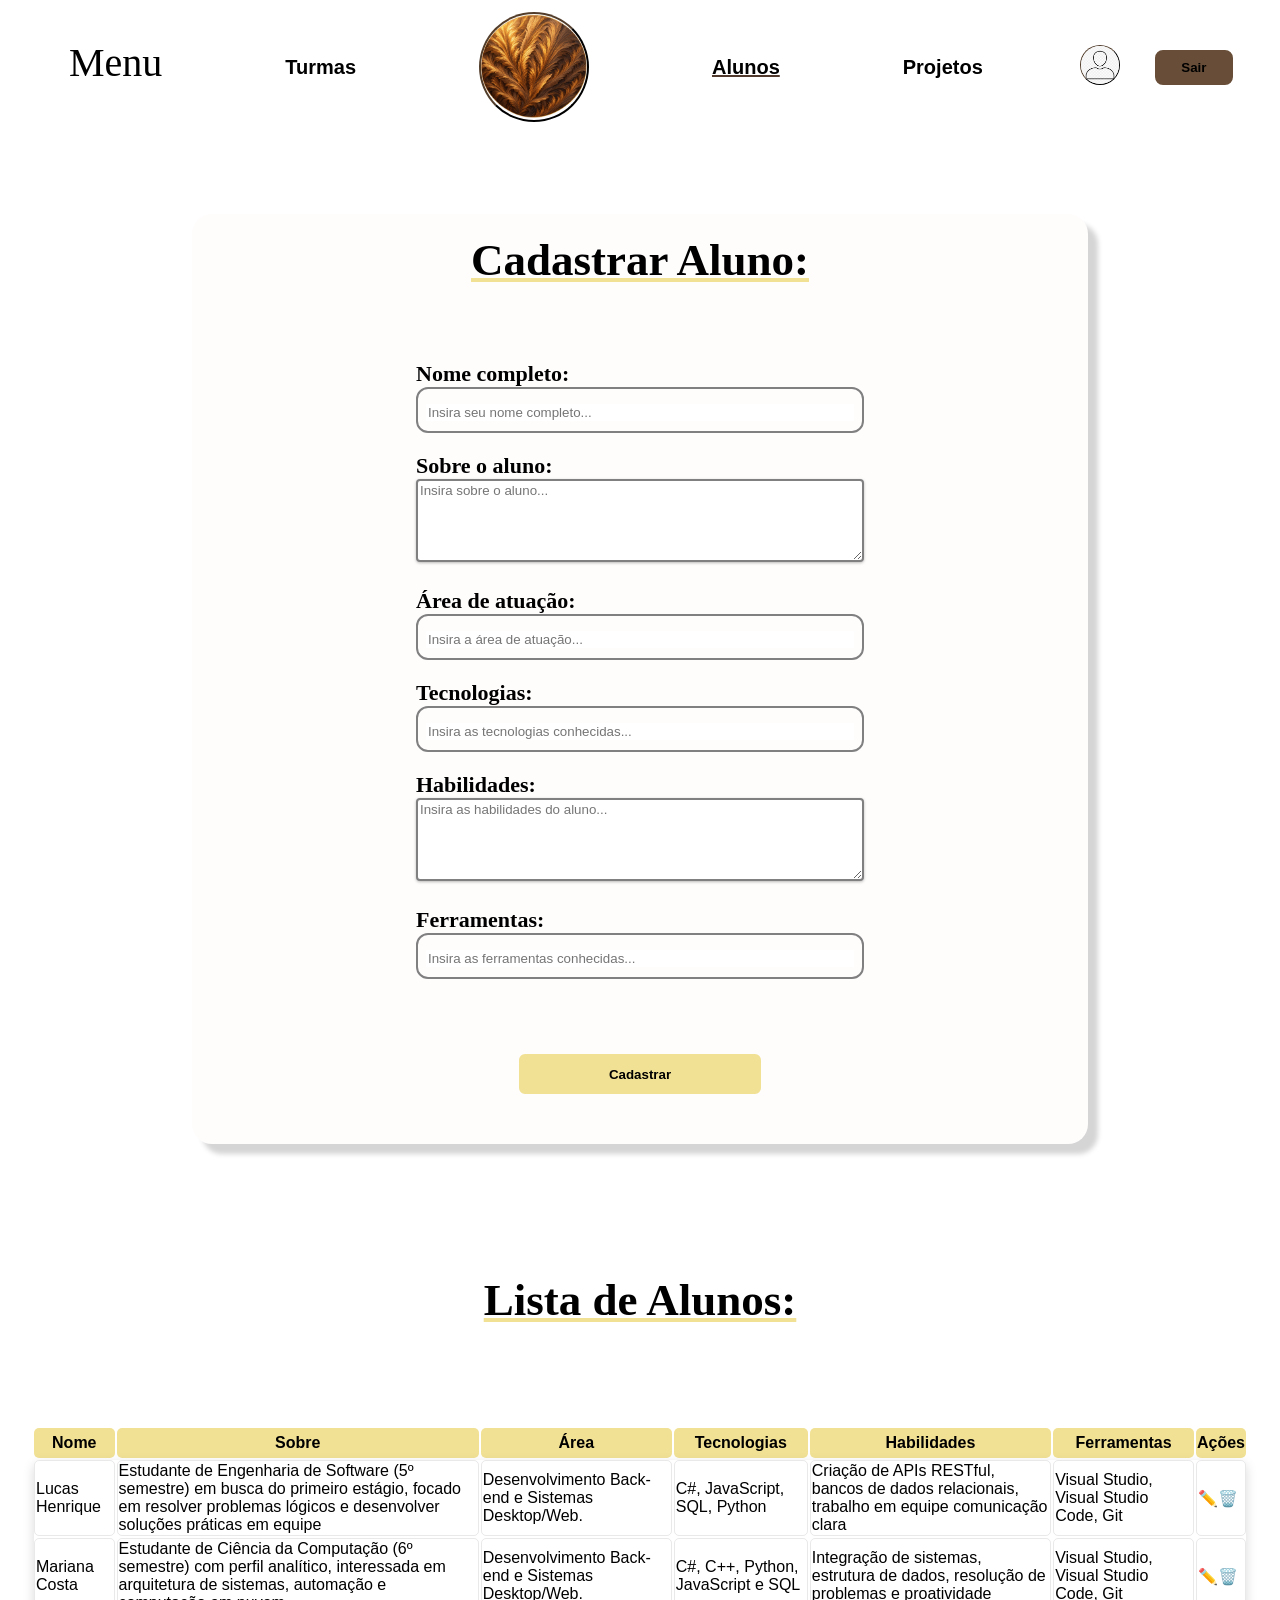
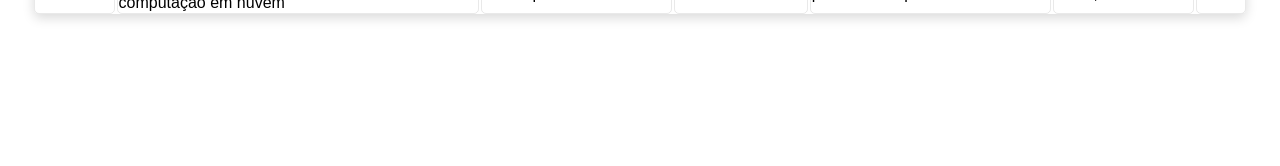
==== alunos.html @ 058b280a "finalização" ====
<!DOCTYPE html>
<html lang="pt-br">
<head>
    <meta charset="UTF-8">
    <meta name="viewport" content="width=device-width, initial-scale=1.0">
    <title>Alunos</title>
    <link rel="stylesheet" href="alunos.css">
</head>
<body>
    <header>
        <nav>
            <ul>
                <p><a href="menu.html">Menu</a></p>
                <li><a href="turmas.html">Turmas</a></li>

                <img src="img/logo.png" alt="Logo">

                <li style="text-decoration: underline rgb(80, 56, 45);"><a href="alunos.html"></a>Alunos</li>
                <li><a href="projetos.html">Projetos</a></li>
            </ul>

            <div>
                <img src="img/perfil.jpeg" alt="Perfil" class="img-perfil">
            </div>

            <button class="btn-sair"><a href="index.html">Sair</a></button>
        </nav>
    </header>
    <section>



        <form action="">
            <h2>Cadastrar Aluno:</h2>
            <fieldset>
                <div class="nome">
                    <label for="name"><b>Nome completo:</b></label>
                    <div class="input-item">
                        <i class="fa-solid fa-user"></i>
                        <input type="text" id="nome" placeholder="Insira seu nome completo...">
                    </div>
                </div>

                <div class="sobre">
                    <label for="sobre"><b>Sobre o aluno:</b></label>
                    <div>
                        <i class="fa-solid fa-phone"></i>
                        <textarea id="sobre" rows="5" placeholder="Insira sobre o aluno..."></textarea>
                    </div>
                </div>

                <div class="area">
                    <label for="area"><b>Área de atuação:</b></label>
                    <div class="input-item">
                        <i class="fa-regular fa-envelope"></i>
                        <input type="text" id="area" placeholder="Insira a área de atuação...">
                    </div>
                </div>

                <div class="tecnologias">
                    <label for="tecnologias"><b>Tecnologias:</b></label>
                    <div class="input-item">
                        <i class="fa-solid fa-phone"></i>
                        <input id="tecnologias" type="text" placeholder="Insira as tecnologias conhecidas...">
                    </div>
                </div>

                <div class="habilidades">
                    <label for="habilidades"><b>Habilidades:</b></label>
                    <div>
                        <i class="fa-solid fa-phone"></i>
                        <textarea id="habilidades" rows="5" placeholder="Insira as habilidades do aluno..."></textarea>
                    </div>
                </div>

                <div class="ferramentas">
                    <label for="ferramentas"><b>Ferramentas:</b></label>
                    <div class="input-item">
                        <i class="fa-solid fa-phone"></i>
                        <input id="ferramentas" type="text" placeholder="Insira as ferramentas conhecidas...">
                    </div>
                </div>
            </fieldset>

            <button class="btn-cadastro"><a href="#"></a><b>Cadastrar</b></button>

        </form>
    </section>


    <h3>Lista de Alunos:</h3>


    <table>
        <thead>
            <th>Nome</th>
            <th>Sobre</th>
            <th>Área</th>
            <th>Tecnologias</th>
            <th>Habilidades</th>
            <th>Ferramentas</th>
            <th class="acoes">Ações</th>
        </thead>

        <tbody>
            <tr>
                <td>Lucas Henrique</td>
                <td>Estudante de Engenharia de Software (5º semestre) em busca do 
                    primeiro estágio, focado em resolver problemas lógicos e desenvolver 
                    soluções práticas em equipe</td>
                    <td>Desenvolvimento Back-end e Sistemas Desktop/Web.</td>
                <td>C#, JavaScript, SQL, Python</td>
                <td>Criação de APIs RESTful, bancos de dados relacionais, trabalho em equipe 
                    comunicação clara</td>
                    <td>Visual Studio, Visual Studio Code, Git</td>
                <td class="lapis">✏️🗑️</td>
            </tr>

            <tr>
                <td>Mariana Costa</td>
                <td>Estudante de Ciência da Computação (6º semestre) com perfil analítico, 
                    interessada em arquitetura de sistemas, automação e computação em nuvem</td>
                <td>Desenvolvimento Back-end e Sistemas Desktop/Web.</td>
                <td>C#, C++, Python, JavaScript e SQL</td>
                <td>Integração de sistemas, estrutura de dados, resolução de problemas e proatividade</td>
                <td>Visual Studio, Visual Studio Code, Git</td>
                <td class="lapis">✏️🗑️</td>
            </tr>
        </tbody>
    </table>
</body>
</html>
---- alunos.css ----
*{
    margin: 0;
    box-sizing: border-box;
}

nav{
    display: flex;
    justify-content: space-evenly;
    align-items: center;
    padding: 12px;
    margin-left: -40px;
}

img{
   width: 110px;
   height: 110px;
   border:#523d2b outset 2px;
   border-radius: 200px;
}

.img-perfil{
    width: 40px;
    height: 40px;
    border:#523d2b outset 0.1px;
    border-radius: 50%;
    cursor: pointer;
}

a{
    text-decoration: none;
    color: black;
}

ul{
    list-style: none;
    padding: 0px;
    display: flex;
    justify-content: space-around;
    align-items: center;
    width: 80%;
    font-family: Arial, Helvetica, sans-serif;
}

p{
    font-size: 40px;
    font-family: 'Times New Roman', Times, serif;
    margin-top: -10px;
}

li{
    cursor: pointer;
    font-weight: bold;
    font-size: 20px;
}

.btn-sair{
    background-color: #684e38;
    border: 2px solid #684e38;
    color: black;
    padding: 8px 24px;
    border-radius: 8px;
    cursor: pointer;
    font-weight: bold;
}

.btn-sair:hover{
    background-color: #423224;
    border: 2px solid #423224;
    color: black;
    padding: 8px 24px;
    border-radius: 8px;
    cursor: pointer;
    font-weight: bold;
}

header{
    background-color: white;
}
header:hover{
    background-color: #f1e195;
}


/* Cadastro aluno */
section{
    width: 100%;
    padding: 80px 0 0 0;
}

h2{
    font-family: 'Times New Roman', Times, serif;
    font-size: 45px;
    text-decoration: underline #f1e195;
    padding: 0 0 25px 0;
    display: flex;
    justify-content: center;
    align-items: center;
}

form{
    padding: 20px 0 50px 0;
    width: 70%;
    display: flex;
    justify-content: center;
    align-items: center;
    flex-direction: column;
    box-shadow: 10px 10px 5px rgb(213, 213, 213);
    border-radius: 20px;
    background-color: rgb(255, 252, 252);
    margin: auto;
    font-size: 22px;
}

.nome, .sobre, .area, .tecnologias, .habilidades, .ferramentas{
    padding: 0 0 20px 0;
}

fieldset{
    margin-bottom: 50px;
    display: flex;
    flex-direction: column;
    display: flex;
    border: none;
    padding: 50px 0 5px 0;
    width: 50%;
}

textarea{
    width: 100%;
    border: 2px solid gray;
    border-radius: 4px;
    font-family: sans-serif;
    box-shadow: 0px 1px 3px rgba(0, 0, 0, 0.267);
}

.btn-cadastro{
    width: 27%;
    height: 40px;
    cursor: pointer;
    border: 2px solid #f1e195;
    background-color: #f1e195;
    border-radius: 6px;
}

.btn-cadastro:hover{
    background-color: #978e5f;
    border-color: #978e5f;
}

.input-item{
    width: 100%;
    border: 2px solid gray;
    padding: 8px;
    border-radius: 12px;
}

input{
    border: none;
    outline: none;
    width: 100%;
}




table{
    width: 95%;
    padding: 50px 0 150px 0;
    margin-right: auto;
    margin-left: auto;
}

h3{
    font-family: 'Times New Roman', Times, serif;
    font-size: 45px;
    text-decoration: underline #f1e195;
    padding: 130px 0 50px 0;
    display: flex;
    justify-content: center;
    align-items: center;
}

thead{
    background-color: #f1e195;
    height: 30px;
    font-family: 'Lucida Sans', 'Lucida Sans Regular', 'Lucida Grande', 'Lucida Sans Unicode', Geneva, Verdana, sans-serif;
}

td{
    height: 30px;
    font-family: 'Segoe UI', Tahoma, Geneva, Verdana, sans-serif;
    border: #8f8f8f31 0.5px solid;
    border-radius: 5px;
}

th{
    border-radius: 5px;
}

tbody{
    box-shadow: 0px 4px 12px rgba(0, 0, 0, 0.15);
    border-radius: 5px;
}
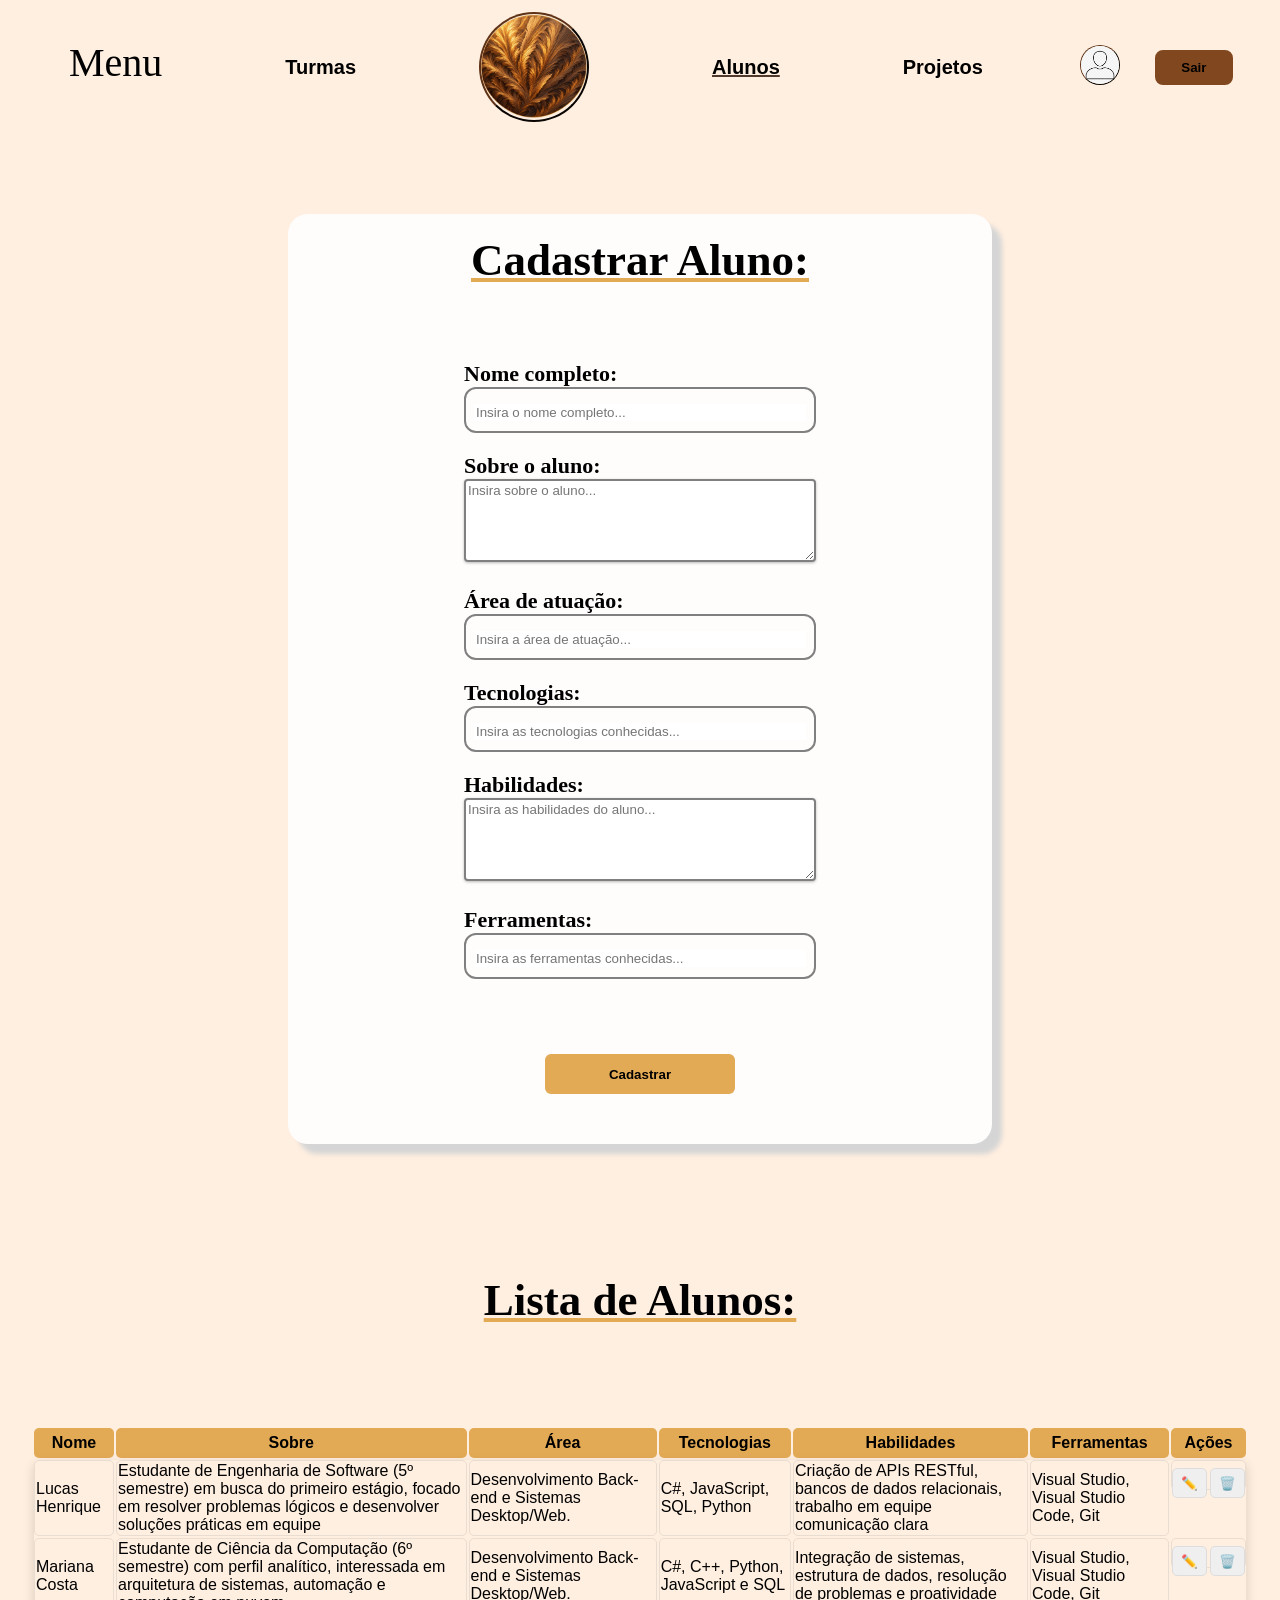
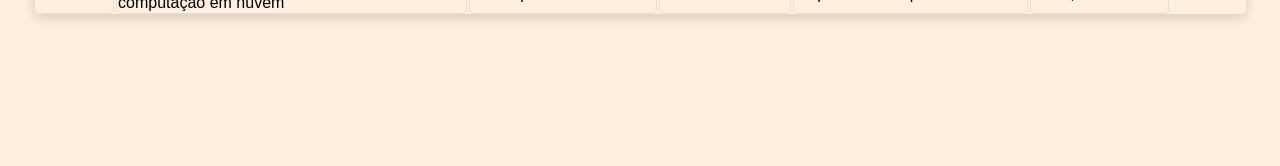
==== commit 121539f3: "continuação da finalização" ====
--- a/alunos.html
+++ b/alunos.html
@@ -37,7 +37,7 @@
                     <label for="name"><b>Nome completo:</b></label>
                     <div class="input-item">
                         <i class="fa-solid fa-user"></i>
-                        <input type="text" id="nome" placeholder="Insira seu nome completo...">
+                        <input type="text" id="nome" placeholder="Insira o nome completo...">
                     </div>
                 </div>
 
@@ -99,7 +99,7 @@
             <th>Tecnologias</th>
             <th>Habilidades</th>
             <th>Ferramentas</th>
-            <th class="acoes">Ações</th>
+            <th class="acoes2">Ações</th>
         </thead>
 
         <tbody>
@@ -113,7 +113,10 @@
                 <td>Criação de APIs RESTful, bancos de dados relacionais, trabalho em equipe 
                     comunicação clara</td>
                     <td>Visual Studio, Visual Studio Code, Git</td>
-                <td class="lapis">✏️🗑️</td>
+                <td class="acoes">
+                    <button class="editar">✏️</button>
+                    <button class="excluir">🗑️</button>
+                </td>
             </tr>
 
             <tr>
@@ -124,7 +127,10 @@
                 <td>C#, C++, Python, JavaScript e SQL</td>
                 <td>Integração de sistemas, estrutura de dados, resolução de problemas e proatividade</td>
                 <td>Visual Studio, Visual Studio Code, Git</td>
-                <td class="lapis">✏️🗑️</td>
+                <td class="acoes">
+                    <button class="editar">✏️</button>
+                    <button class="excluir">🗑️</button>
+                </td>
             </tr>
         </tbody>
     </table>
--- a/alunos.css
+++ b/alunos.css
@@ -3,6 +3,10 @@
     box-sizing: border-box;
 }
 
+body{
+    background-color: rgb(255, 239, 224);
+}
+
 nav{
     display: flex;
     justify-content: space-evenly;
@@ -14,14 +18,14 @@
 img{
    width: 110px;
    height: 110px;
-   border:#523d2b outset 2px;
+   border:#5E3216 outset 2px;
    border-radius: 200px;
 }
 
 .img-perfil{
     width: 40px;
     height: 40px;
-    border:#523d2b outset 0.1px;
+    border:#5E3216 outset 0.1px;
     border-radius: 50%;
     cursor: pointer;
 }
@@ -54,8 +58,8 @@
 }
 
 .btn-sair{
-    background-color: #684e38;
-    border: 2px solid #684e38;
+    background-color: #814820;
+    border: 2px solid #814820;
     color: black;
     padding: 8px 24px;
     border-radius: 8px;
@@ -64,8 +68,8 @@
 }
 
 .btn-sair:hover{
-    background-color: #423224;
-    border: 2px solid #423224;
+    background-color: #5E3216;
+    border: 2px solid #5E3216;
     color: black;
     padding: 8px 24px;
     border-radius: 8px;
@@ -74,10 +78,10 @@
 }
 
 header{
-    background-color: white;
+    background-color: rgb(255, 239, 224);
 }
 header:hover{
-    background-color: #f1e195;
+    background-color: #E3AA56;
 }
 
 
@@ -90,7 +94,7 @@
 h2{
     font-family: 'Times New Roman', Times, serif;
     font-size: 45px;
-    text-decoration: underline #f1e195;
+    text-decoration: underline #E3AA56;
     padding: 0 0 25px 0;
     display: flex;
     justify-content: center;
@@ -99,7 +103,7 @@
 
 form{
     padding: 20px 0 50px 0;
-    width: 70%;
+    width: 55%;
     display: flex;
     justify-content: center;
     align-items: center;
@@ -137,14 +141,14 @@
     width: 27%;
     height: 40px;
     cursor: pointer;
-    border: 2px solid #f1e195;
-    background-color: #f1e195;
+    border: 2px solid #E3AA56;
+    background-color: #E3AA56;
     border-radius: 6px;
 }
 
 .btn-cadastro:hover{
-    background-color: #978e5f;
-    border-color: #978e5f;
+    background-color: #ac8141;
+    border-color: #ac8141;
 }
 
 .input-item{
@@ -173,7 +177,7 @@
 h3{
     font-family: 'Times New Roman', Times, serif;
     font-size: 45px;
-    text-decoration: underline #f1e195;
+    text-decoration: underline #E3AA56;
     padding: 130px 0 50px 0;
     display: flex;
     justify-content: center;
@@ -181,7 +185,7 @@
 }
 
 thead{
-    background-color: #f1e195;
+    background-color: #E3AA56;
     height: 30px;
     font-family: 'Lucida Sans', 'Lucida Sans Regular', 'Lucida Grande', 'Lucida Sans Unicode', Geneva, Verdana, sans-serif;
 }
@@ -200,4 +204,26 @@
 tbody{
     box-shadow: 0px 4px 12px rgba(0, 0, 0, 0.15);
     border-radius: 5px;
+}
+
+.acoes {
+    display: flex;
+    gap: 3px;
+    align-items: center;
+    padding: 16px 0 0 0;
+}
+
+.acoes button {
+    width: 35px;
+    height: 30px;
+    border: 1px solid #ddd;
+    border-radius: 5px;
+    cursor: pointer;
+    display: flex;
+    justify-content: center;
+    align-items: center;
+}
+
+.acoes2{
+    width: 0.5%;
 }
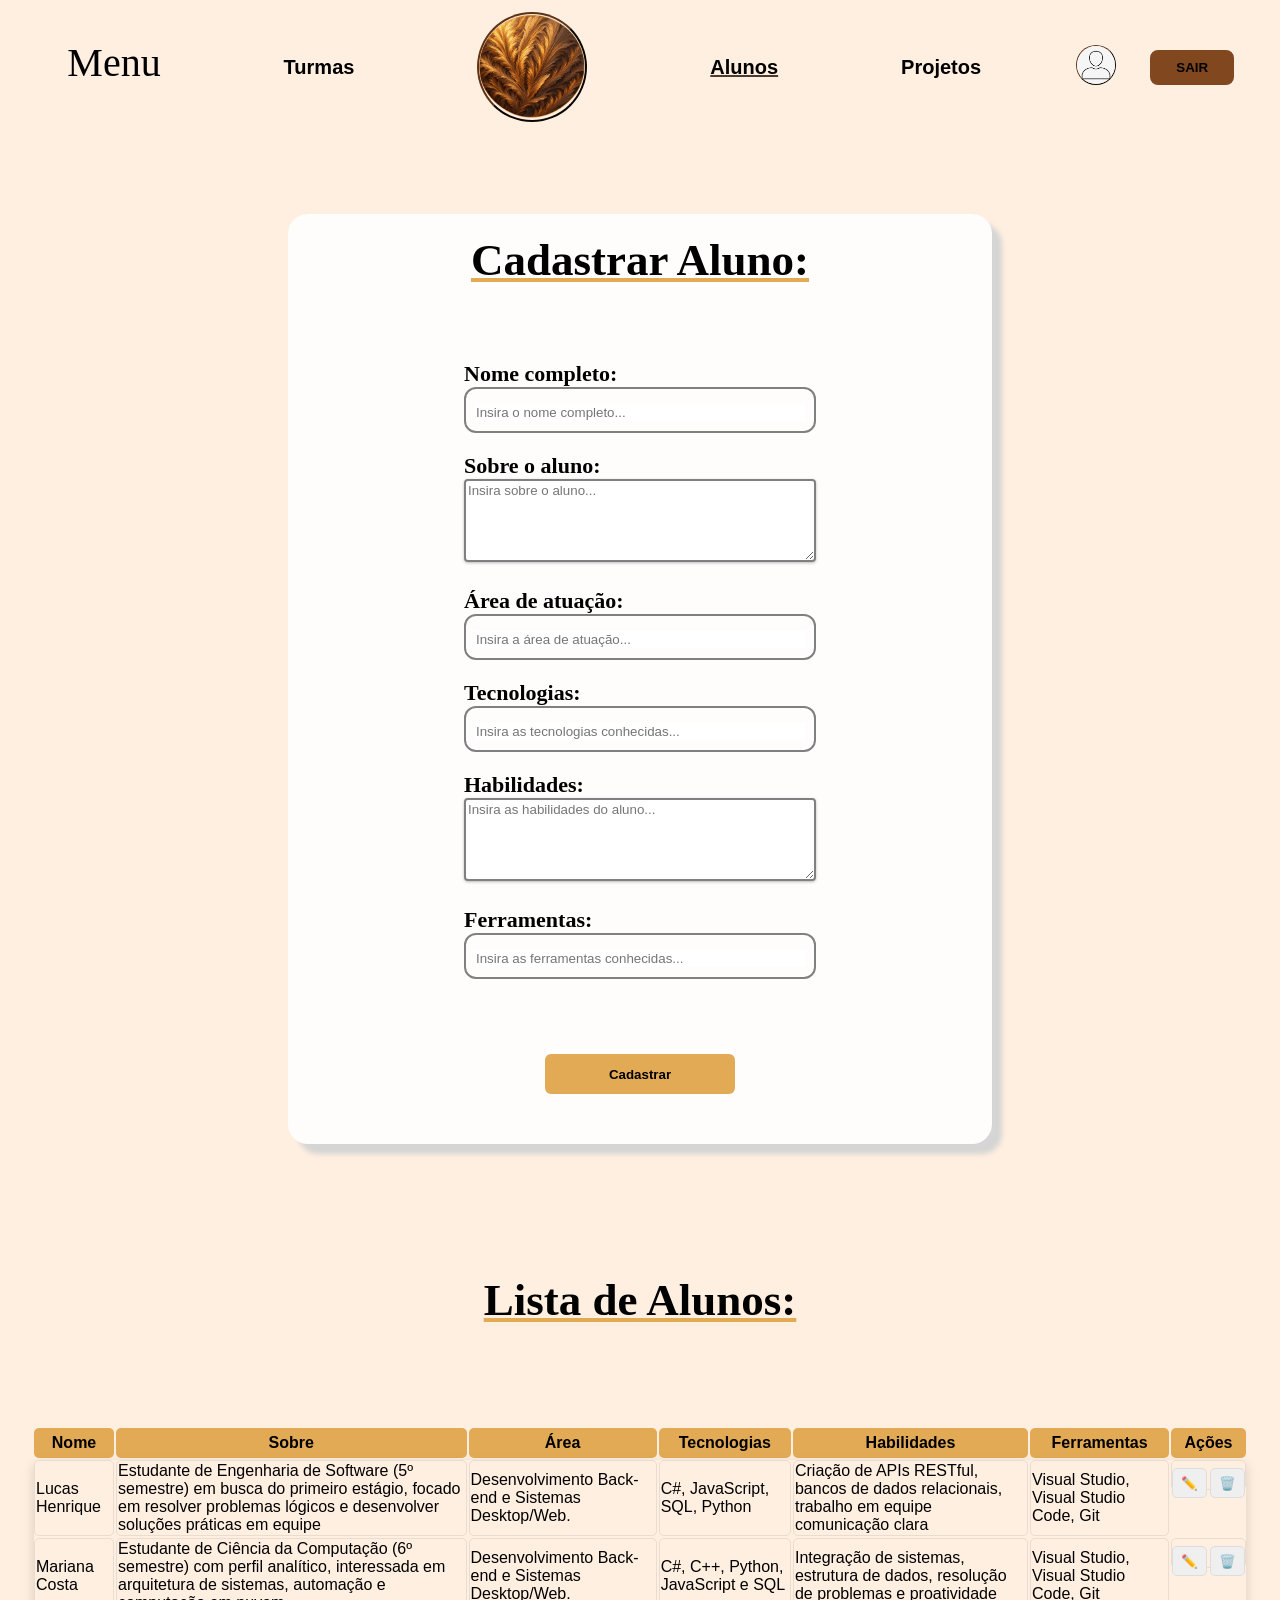
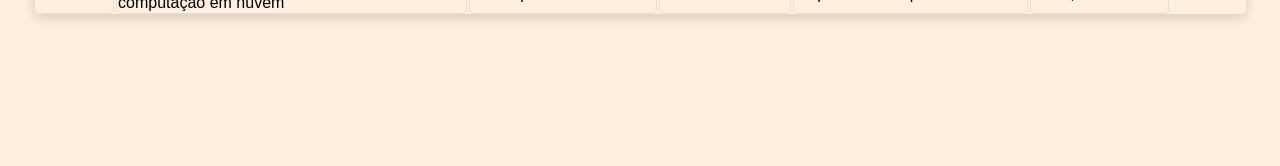
==== commit 311c751e: "continuação 3" ====
--- a/alunos.html
+++ b/alunos.html
@@ -23,7 +23,7 @@
                 <img src="img/perfil.jpeg" alt="Perfil" class="img-perfil">
             </div>
 
-            <button class="btn-sair"><a href="index.html">Sair</a></button>
+            <button class="btn-sair"><a href="index.html">SAIR</a></button>
         </nav>
     </header>
     <section>
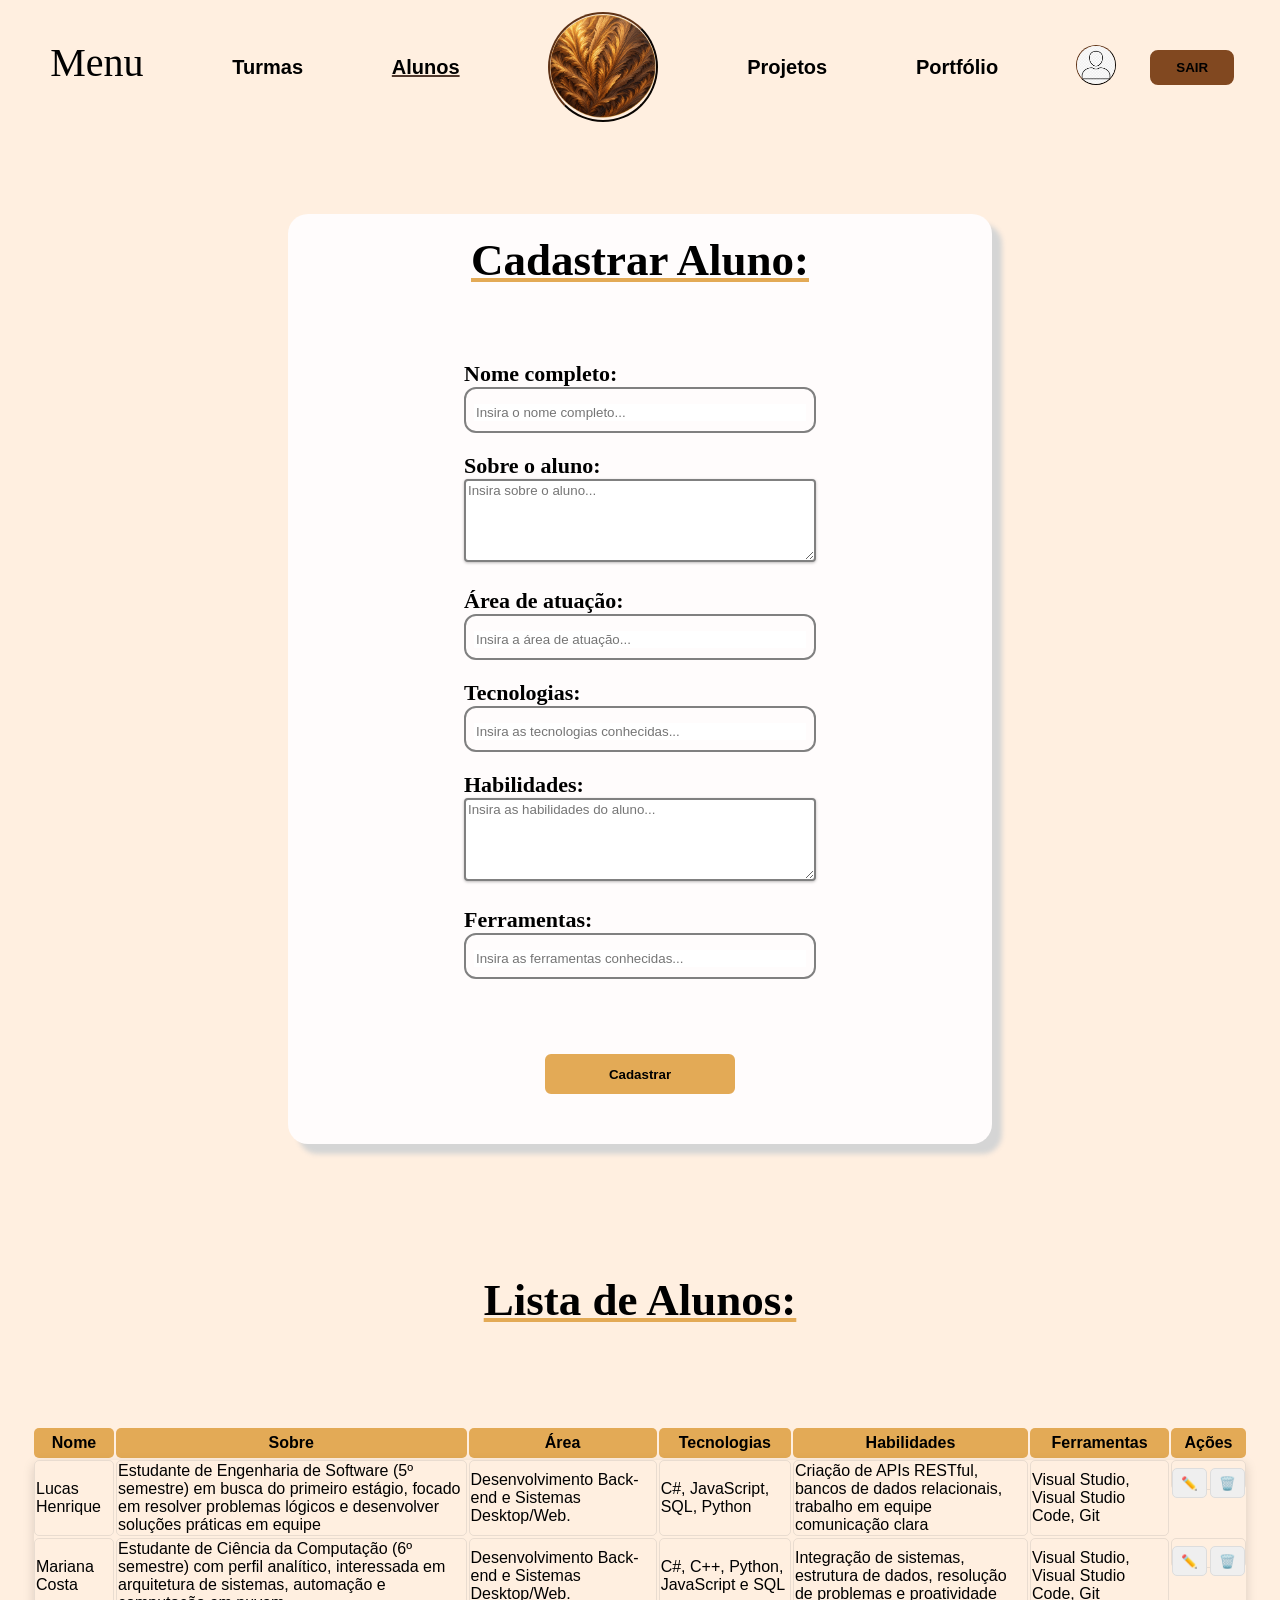
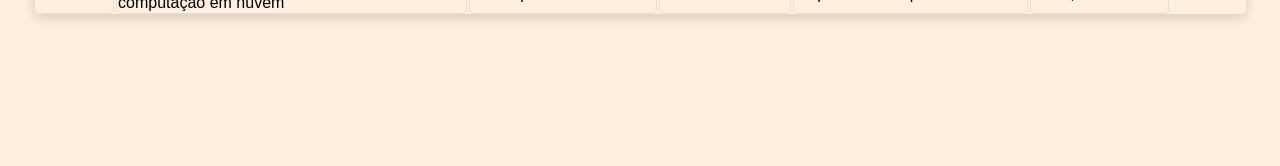
==== commit 21ce7ea2: "continuação" ====
--- a/alunos.html
+++ b/alunos.html
@@ -3,7 +3,7 @@
 <head>
     <meta charset="UTF-8">
     <meta name="viewport" content="width=device-width, initial-scale=1.0">
-    <title>Alunos</title>
+    <title>Cadastro e Listagem - Alunos</title>
     <link rel="stylesheet" href="alunos.css">
 </head>
 <body>
@@ -12,11 +12,12 @@
             <ul>
                 <p><a href="menu.html">Menu</a></p>
                 <li><a href="turmas.html">Turmas</a></li>
+                <li style="text-decoration: underline rgb(80, 56, 45);"><a href="alunos.html"></a>Alunos</li>
 
                 <img src="img/logo.png" alt="Logo">
 
-                <li style="text-decoration: underline rgb(80, 56, 45);"><a href="alunos.html"></a>Alunos</li>
                 <li><a href="projetos.html">Projetos</a></li>
+                <li><a href="portfolio.html">Portfólio</a></li>
             </ul>
 
             <div>
